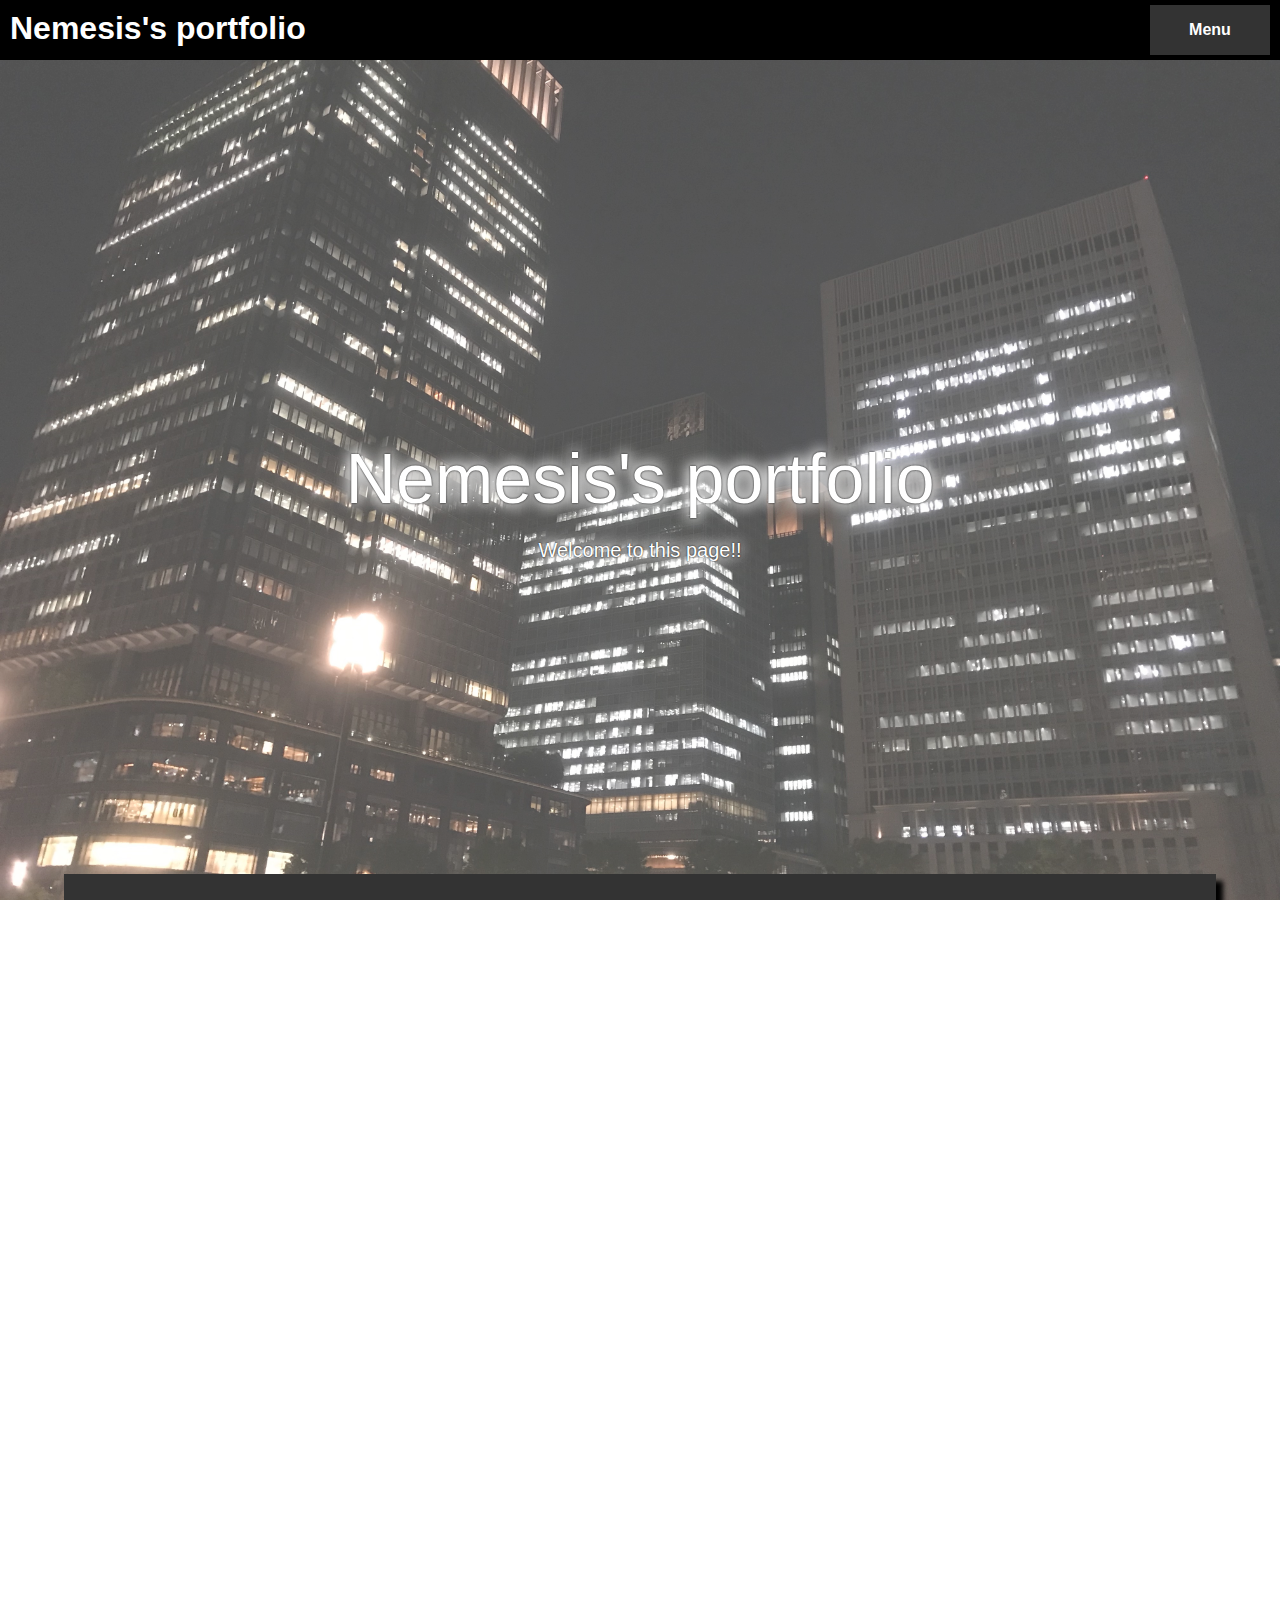
==== docs/index.html @ 1b52fc98 "更新" ====
<!DOCTYPE html>
<html>
    <head>
        <meta http-equiv="X-UA-Compatible" content="IE=edge">
        <title>Nemesis's Portfolio</title>
        <meta charset="UTF-8">
        <meta name="description" content="Nemesisのポートフォリオのプロフィールのページです。">
        <meta name="author" content="Nemesis">
        <meta name="viewport" content="width=device-width">
        <script type="text/javascript" src="https://ajax.googleapis.com/ajax/libs/jquery/1.9.1/jquery.min.js"></script>
        <script type="text/javascript" src="style.js"></script>
        <link rel="stylesheet" href="style.css">
        <link rel="shortcut icon" href="images/logo.png">
    </head>
    <body>
        <div class="header">
            <h1>Nemesis's portfolio</h1>
            <div class="headerMenu">
                <p>Menu</p>
                <ul>
                    <a href="index.html"><li>Profile</li></a>
                    <a href="fabrication.html"><li>Fabrications</li></a>
                    <a href="https://twitter.com/nemesis62543"><li>Twitter</li></a>
                    <a href="https://www.instagram.com/cola62543/"><li>Instagram</li></a>
                </ul>
            </div>
        </div>
        <div class="textLogo">
            <div class="textMain">
                Nemesis's portfolio
                <p class="textSub">Welcome to this page!!</p>
            </div>
        </div>
        <div class="contents">
            <p class="contentsHeader">Profile</p>
            <div class="profile">
                <img src="images/IMG_2788.png">
                <div>
                    <p class="name">Nemesis</p>
                    <p>
                        2003年10月13日、この世に爆誕。現在、17才。高校2年生。
                        <br>趣味の絵やプログラミングや筋トレやゲームやPokemonGOなどしながら、ゲームの大会などに作品を応募するなどしています。
                        <br>発想力に関しては誰にも負けないと自負できるぐらいには自信があり、この発想力を活かし、周りとは一味違う変わった絵を描いたりデザインをしたりゲームを作ったりなどしています。
                        <br>学校での二つ名は「狂人」です。人狼などで役職をCOすると真っ先に疑われそうで怖いです。
                        <br>ちなみに画像は僕です。マグロのコスプレをしています。
                    </p>
                </div>
            </div>
            <div class="skills">
                <p class="contentsHeader">Skills</p>
                <p>
                    プログラミングに関しては<span>Java</span>、<span>C#</span>、<span>Flutter</span>、<span>HTML</span>、<span>CSS</span>、<span>JS</span>など、
                    おもにオブジェクト指向を中心とした言語を得意としています。
                    <br><span>IntelliJ</span>や<span>VScode</span>、<span>AndroidStudio</span>、<span>SublimeText</span>などのエディタも扱えます。
                    <br>さらに、「<span>Minecraft</span>」や「<span>MagicaVoxel</span>」による作品制作ができたり、イラストが描けたりもします。このページで使われてるイラストやらは大体自分の作品。
                </p>
            </div>
            <div class="history">
                <p class="contentsHeader">History</p>
                <h3>2020年</h3>
                <ul>
                    <li>2019年11月から制作していた2Dシューティングゲームが1月に完成。RPGアツマールにて<span>「Ultimate Kettle ~究極のやかん~」</span>という題名で公開する。</li>
                    <li>2月26日,3月11日に株式会社ビヨンドが行った「<span>オープン型オンラインゲーム会社説明会</span>」にて使用されたワールド及び案内役のスキンを制作。</li>
                    <li>6月からUnityによる2Dホラーゲームを制作開始。8月29日に完成し、「夢」というタイトルでUnityインターハイに応募。現在結果待ち。</li>
                </ul>
                <h3>2019年</h3>
                <ul>
                    <li>12月1日に「<span>GDG DevFest Kobe 2019</span>」にて発表を行う。
                    <li>11月からUnityで2Dシューティングゲームを制作開始。</li>
                    <li>2019年4月からMinecraftのプラグイン「だるまさんがころんだ」とこのポートフォリオの制作を始め、９月に完成。</li>
                </ul>
                <h3>2003年~</h3>
                <ul>
                    <li>14才の時にパソコンをWindowsからMacに変える。その後、<span>PCNプロコン2017夏の大会に出場</span>し、2017年10月1日、<span>最優秀賞を受賞</span>する。</li>
                    <li>12才の時に学校の帰り道でパンフレットを受け取ったのをきっかけに<span>プログラミングスクール</span>へ通い始める。</li>
                    <li>11才の時に先生の話を聞いていなかったせいで夏休みの宿題の絵を提出する場所がどこかわからず、先生に聞けばよかったものをわからないまま提出した結果、そのまま神戸市の絵のコンクールに作品を応募し<span>銀賞</span>を受賞する。ついでに「人の話は聞く必要のあるものとないものがある」という教訓を得る。これをきっかけに自分に自信が持てるようになる。</li>
                    <li>10才でパソコンを触り始める。人生初のパソコンはWindows。</li>
                    <li>3才の時に<span>コーラを飲み、「最高！」と叫ぶ</span>。おそらくこの頃から絵を描き始めたことを示す絵が発見される(現在行方不明)。</li>
                    <li>2003年10月13日、<span>爆誕する</span>。</li>
                </ul>
                <div class="notes">
                    ※一部敬称略
                </div>
            </div>
        </div>
        <div class="footer">
            <h3>外部リンク</h3>                        
            <a href="https://twitter.com/nemesis62543"><img src="images/Twitter_Logo_WhiteOnBlue.png" alt="Twitterのアイコンさ。その先には俺のアカウントがある。"></a>
            <a href="https://www.instagram.com/cola62543/"><img src="images/IG_Glyph_Fill 13-57-03-082.png" alt="Instagramのアイコンさ。その先には俺のアカウントがある。"></a>
            <p class="copyRight">© 2019 Nemesis Inc.</p>
        </div>
    </body>
</html>
---- docs/style.css ----
html{
    height: 100%;
    overflow: hidden;
}

body {
    background-image: url(images/IMG_2180.jpeg);
    background-color:rgba(255,255,255,0.3);
    background-blend-mode:lighten;  
    background-position: center center;
    background-repeat: no-repeat;
    background-attachment: fixed;
    background-size: cover;
    position: absolute;
    top: 0;
    left: 0;
    right: 0;
    bottom: 0;
    overflow: auto;
    margin: 0;
    padding: 0;
    color: white;
    font-family:-apple-system, blinkMacSystemFont, 'Helvetica Neue', 'Segoe UI', YuGothicM, YuGothic, Meiryo,Windows, sans-serif;
}

a{
    color: white;
    text-decoration: none;
    cursor :pointer;
}

a:visited{
    color: white;
}

.header{
    display: flex;
    justify-content: space-between;
    z-index:1;
    background-color:black;
    height:60px;  
    position: fixed;
    width:100%;
}
.header h1{
    margin:10px;
}

.headerMenu{
    margin: 10px;
    margin-top:-11.5px;
}

.headerMenu p{
    line-height: 30px;
    font-weight: bold;
    width: 100px;
    height: 30px;
    text-align: center;
    transition: 0.5s ease;
    display: block;
    padding: 10px;
    background : #333;
    cursor :pointer;
    margin-bottom: 0;
}

.headerMenu p:hover{
    transition: 0.5s ease;
    background : #6b6b6b;
}

.headerMenu ul{
    margin-top: 0;
    display: none;
    list-style: none;
    padding: 0;
    box-shadow: 7px 7px 5px black;
}

.headerMenu li{
    width: 100px;
    font-weight: bold;
    text-align: center;
    height: 30px;
    line-height: 30px;
    padding: 10px;
    background-color: #333;
}

.headerMenu li:hover{
    transition: 0.5s ease;
    color:#282828;
    background-color: lightgreen;
}

.textLogo{
    display: table;
    width: 100%;
    text-shadow: black 0 0 2px ,white 0 0 15px,white 0 0 15px;
    margin-top: 210px;
    height: 600px;
}

.textMain{
    display: table-cell;
    vertical-align: middle;
    text-align: center;
    font-size:70px;
}

.textSub{
    text-align: center;
    font-size: 20px;
}

.contents{
    background-color:#333;
    margin: 5%;
    padding: 1%;
    box-shadow: 7px 7px 5px black;
}

.contentsHeader{
    text-align: center;
    font-weight: bold;
    font-size: 50px;
    margin-bottom: 0;
    border-bottom:solid 3px #838383;
}

.profile{
    width: 100%;
    margin:0;
    display: flex;
}

.profile img{
    height: 200px;
    margin:20px;
}

.name{
    font-weight: bold;
    font-size: 30px;
    margin-bottom: 10px;
}

span{
    font-weight: bold;
    color: lightgreen;
}

.fabrication{
    width: 100%;
    margin:0;
    display: flex;
}

.fabrication img{
    height: 180px;
    width: 300px;
    margin:15px;
}

.fabrication iframe{
    height: 180px;
    width: 300px;
    margin:15px;
}

.notes {
    color: #838383;
}

.footer{
    z-index:1;
    padding-left:20px;
    background-color: black;
    display: flex;
    justify-content: space-between;
    align-items: flex-end;
}

.footer h3{
    padding:10px;
    margin: 0;
}

.copyRight{
    color: #838383;
}

.footer img{
    margin-right:15px;
    border-radius: 10px;
    height:50px;
    width: 50px;
    background-color: #333;
}

@media screen and (max-width: 480px) {
    .header{
        height:45px;  
    }

    .header h1{
        margin:5px;
        margin-top:10px;
        font-size:20px;
    }
    
    .headerMenu{
        margin: 5px;
        margin-top:-11.5px;
    }

    .headerMenu p{
        line-height: 15px;
        width: 80px;
        height: 15px;
    }

    .headerMenu li{
        width: 80px;
        font-size:14px;
        height: 15px;
        line-height: 15px;
    }

    .textLogo{
        margin-top: 100px;
        height: 600px;
    }

    .textMain{
        font-size:35px;
    }
    
    .textSub{
        font-size: 15px;
    }

    .contentsHeader{
        font-size: 35px;
        margin-bottom: 0;
        margin-top:10px;
    }

    .profile{
        align-items: flex-start;
        flex-direction: column;
    }

    .profile img{
        margin:10px auto;
    }

    .name{
        font-weight: bold;
        font-size: 25px;
        margin:0;
    }

    .fabrication{
        align-items: flex-start;
        flex-direction: column;
    }

    .fabrication img{
        margin:10px auto;
    }

    .fabrication iframe{
        margin:10px auto;
    }

    .footer{
        padding:10px;
        padding-top: 0;
    }

    .linkImage{
        display: flex;
        justify-content: space-between;
    }

    .footer .links{
        display: flex;
        align-items: flex-start;
        flex-direction: column;
    }
}
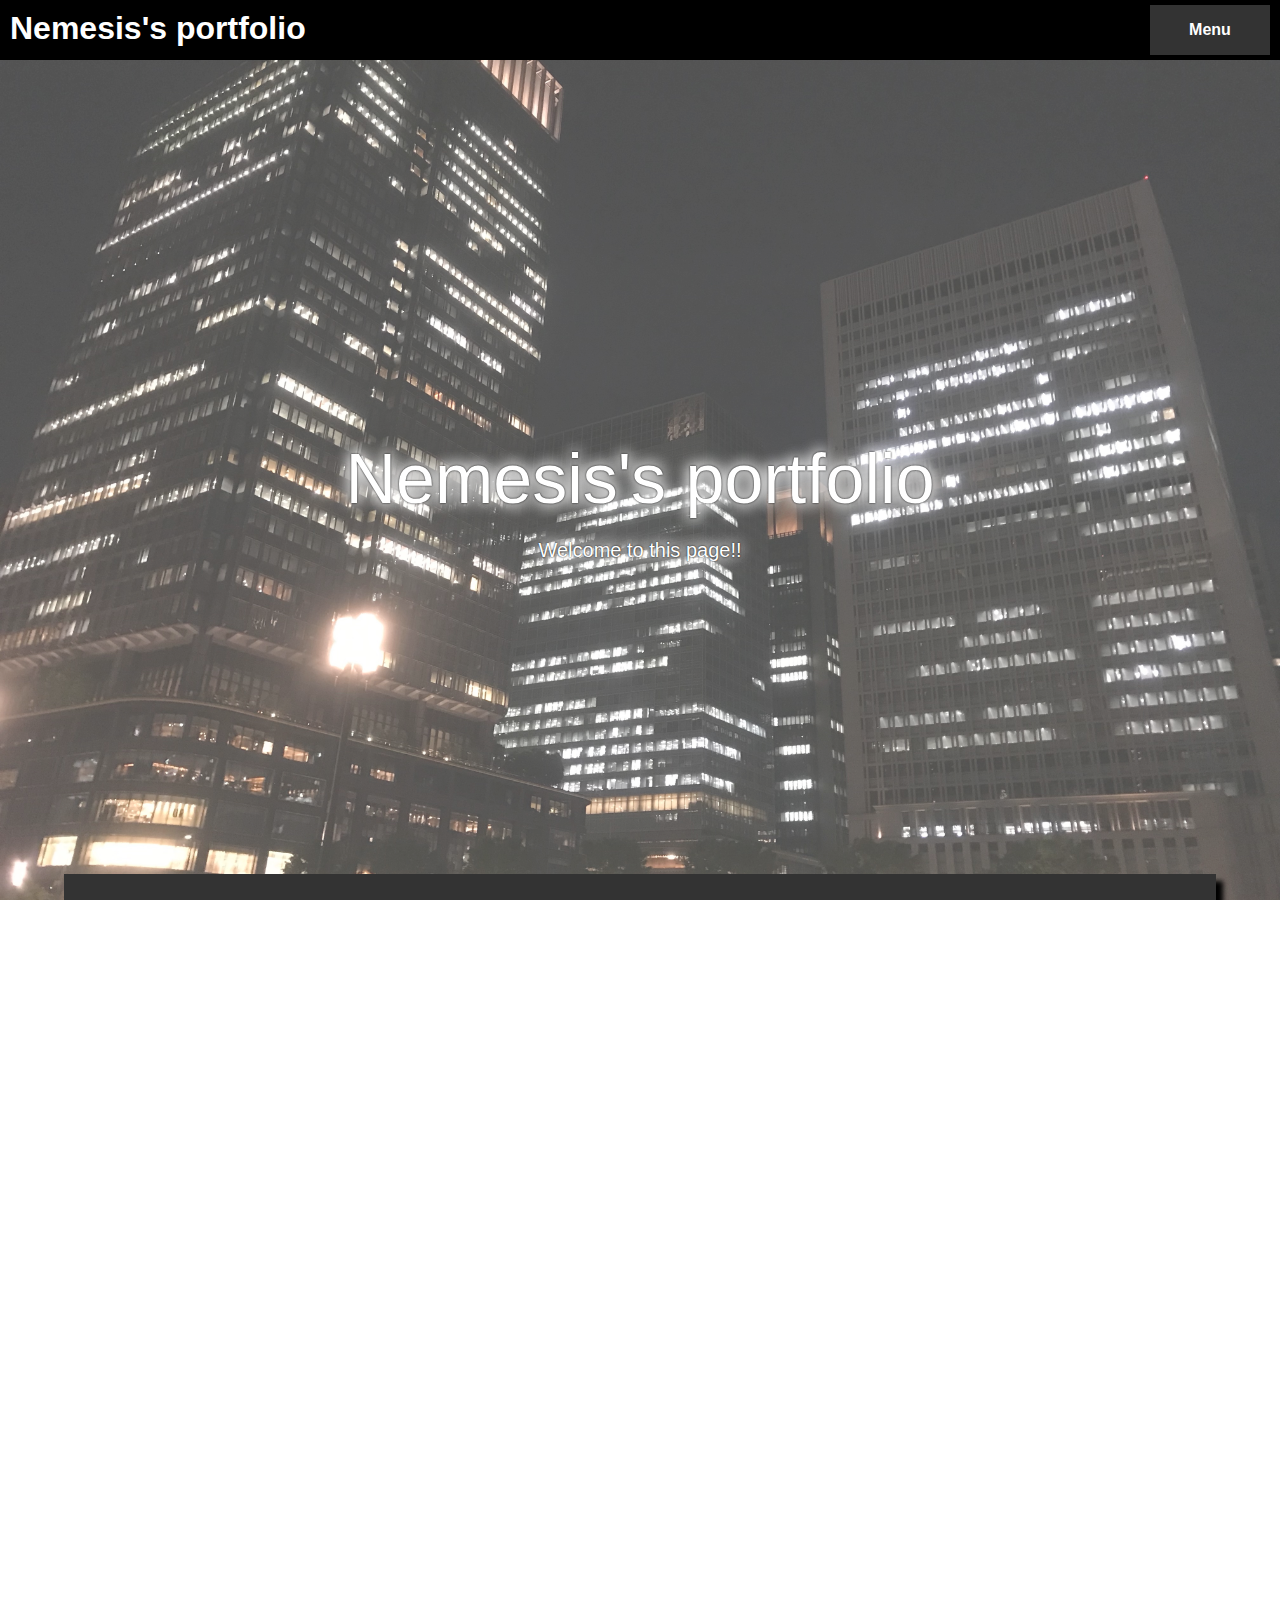
==== commit dd92fe84: "更新" ====
--- a/docs/index.html
+++ b/docs/index.html
@@ -84,9 +84,13 @@
             </div>
         </div>
         <div class="footer">
-            <h3>外部リンク</h3>                        
-            <a href="https://twitter.com/nemesis62543"><img src="images/Twitter_Logo_WhiteOnBlue.png" alt="Twitterのアイコンさ。その先には俺のアカウントがある。"></a>
-            <a href="https://www.instagram.com/cola62543/"><img src="images/IG_Glyph_Fill 13-57-03-082.png" alt="Instagramのアイコンさ。その先には俺のアカウントがある。"></a>
+            <div class="links">
+                <h3>外部リンク</h3>
+                <div class="linkImage">                        
+                    <a href="https://twitter.com/nemesis62543"><img src="images/Twitter_Logo_WhiteOnBlue.png" alt="Twitterのアイコンさ。その先には俺のアカウントがある。"></a>
+                    <a href="https://www.instagram.com/cola62543/"><img src="images/IG_Glyph_Fill 13-57-03-082.png" alt="Instagramのアイコンさ。その先には俺のアカウントがある。"></a>
+                </div>
+            </div>
             <p class="copyRight">© 2019 Nemesis Inc.</p>
         </div>
     </body>
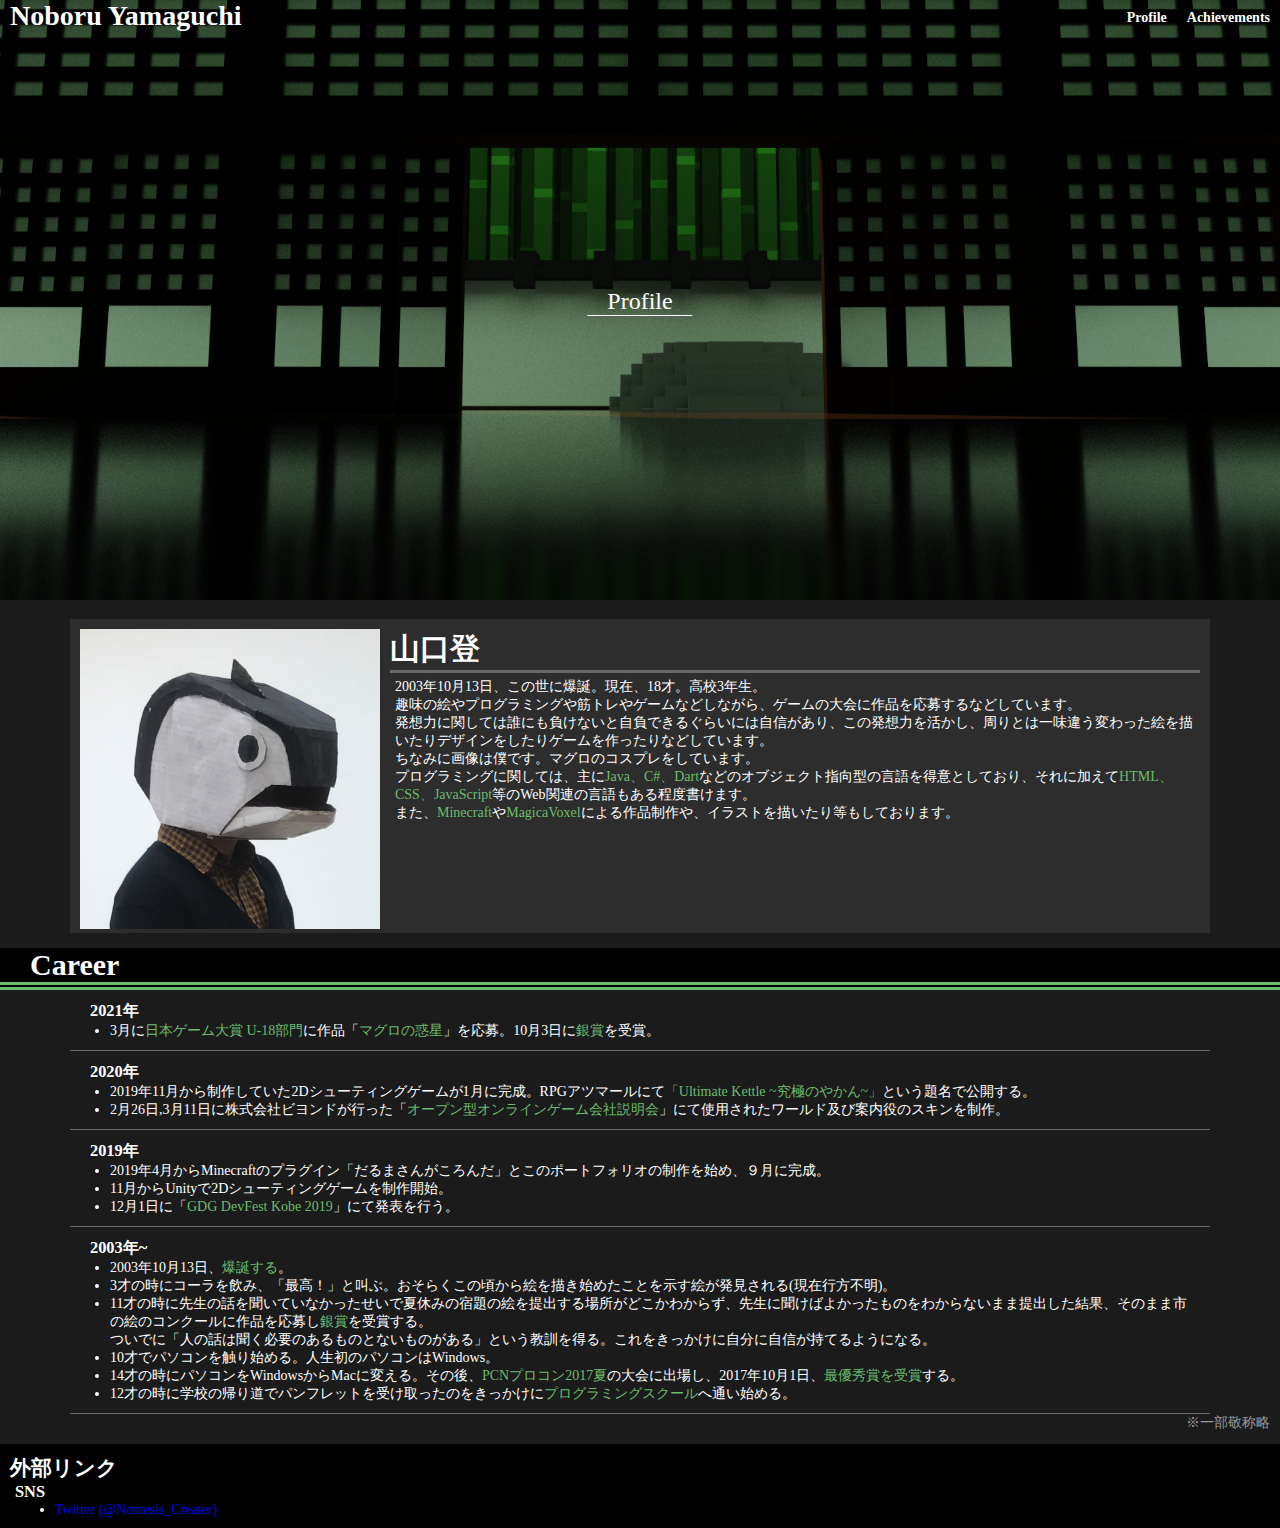
==== commit 4304b45a: "Add files via upload" ====
--- a/docs/index.html
+++ b/docs/index.html
@@ -1,97 +1,131 @@
 <!DOCTYPE html>
 <html>
-    <head>
-        <meta http-equiv="X-UA-Compatible" content="IE=edge">
-        <title>Nemesis's Portfolio</title>
-        <meta charset="UTF-8">
-        <meta name="description" content="Nemesisのポートフォリオのプロフィールのページです。">
-        <meta name="author" content="Nemesis">
-        <meta name="viewport" content="width=device-width">
-        <script type="text/javascript" src="https://ajax.googleapis.com/ajax/libs/jquery/1.9.1/jquery.min.js"></script>
-        <script type="text/javascript" src="style.js"></script>
-        <link rel="stylesheet" href="style.css">
-        <link rel="shortcut icon" href="images/logo.png">
-    </head>
-    <body>
-        <div class="header">
-            <h1>Nemesis's portfolio</h1>
-            <div class="headerMenu">
-                <p>Menu</p>
+
+<head>
+    <meta http-equiv="X-UA-Compatible" content="IE=edge">
+    <title>Nemesis's Portfolio</title>
+    <meta charset="UTF-8">
+    <meta name="description" content="Nemesisのポートフォリオのプロフィールのページです。">
+    <meta name="author" content="Nemesis">
+    <meta name="viewport" content="width=device-width">
+    <script type="text/javascript" src="https://ajax.googleapis.com/ajax/libs/jquery/1.9.1/jquery.min.js"></script>
+    <script type="text/javascript" src="style.js"></script>
+    <link rel="stylesheet" href="style.css">
+    <link rel="shortcut icon" href="images/logo.png">
+</head>
+
+<body>
+
+    <div class="header">
+
+        <div class="header_text">
+            <h1>
+                Noboru Yamaguchi
+            </h1>
+        </div>
+
+        <div class="header_contents">
+            <div class="menu_contents">
+                <p>
+                    <a href="index.html">Profile</a>
+                </p>
+            </div>
+            <div class="menu_contents">
+                <p>
+                    <a href="Achievements.html">Achievements</a>
+                </p>
+            </div>
+        </div>
+
+        <div class="title">
+            <p>Profile</p>
+        </div>
+
+        <img src="images/Photo_Bamboo.png" alt="いい感じの画像">
+
+    </div>
+
+    <div class="main">
+        <div class="profile">
+            <ul class=profile_contents_parent>
+                <li><img class="profile_img" src="images/tuna.png" alt="自分の写真"></li>
+
+                <li>
+                    <div class="profile_text">
+                        <h2>山口登</h2>
+                        <p>
+                            2003年10月13日、この世に爆誕。現在、18才。高校3年生。
+                            <br>趣味の絵やプログラミングや筋トレやゲームなどしながら、ゲームの大会に作品を応募するなどしています。
+                            <br>発想力に関しては誰にも負けないと自負できるぐらいには自信があり、この発想力を活かし、周りとは一味違う変わった絵を描いたりデザインをしたりゲームを作ったりなどしています。
+                            <br>ちなみに画像は僕です。マグロのコスプレをしています。
+                            <br>プログラミングに関しては、主に<span>Java、C#、Dart</span>などのオブジェクト指向型の言語を得意としており、それに加えて<span>HTML、CSS、JavaScript</span>等のWeb関連の言語もある程度書けます。
+                            <br>また、<span>Minecraft</span>や<span>MagicaVoxel</span>による作品制作や、イラストを描いたり等もしております。
+                        </p>
+                    </div>
+                </li>
+            </ul>
+        </div>
+
+        <div class="career">
+            <div class="contents_title">
+                <h2>Career</h2>
+            </div>
+
+            <div class="career_contents">
+                <h3>2021年</h3>
                 <ul>
-                    <a href="index.html"><li>Profile</li></a>
-                    <a href="fabrication.html"><li>Fabrications</li></a>
-                    <a href="https://twitter.com/nemesis62543"><li>Twitter</li></a>
-                    <a href="https://www.instagram.com/cola62543/"><li>Instagram</li></a>
+                    <li>3月に<span>日本ゲーム大賞 U-18部門</span>に作品「<span>マグロの惑星</span>」を応募。10月3日に<span>銀賞</span>を受賞。</li>
+                </ul>
+            </div>
+
+            <div class="career_contents">
+                <h3>2020年</h3>
+                <ul>
+                    <li>2019年11月から制作していた2Dシューティングゲームが1月に完成。RPGアツマールにて<span>「Ultimate Kettle ~究極のやかん~」</span>という題名で公開する。
+                    </li>
+                    <li>2月26日,3月11日に株式会社ビヨンドが行った「<span>オープン型オンラインゲーム会社説明会</span>」にて使用されたワールド及び案内役のスキンを制作。</li>
+                </ul>
+            </div>
+
+            <div class="career_contents">
+                <h3>2019年</h3>
+                <ul>
+                    <li>2019年4月からMinecraftのプラグイン「だるまさんがころんだ」とこのポートフォリオの制作を始め、９月に完成。</li>
+                    <li>11月からUnityで2Dシューティングゲームを制作開始。</li>
+                    <li>12月1日に「<span>GDG DevFest Kobe 2019</span>」にて発表を行う。
+                </ul>
+            </div>
+
+            <div class="career_contents">
+                <h3>2003年~</h3>
+                <ul>
+                    <li>2003年10月13日、<span>爆誕する</span>。</li>
+                    <li>3才の時にコーラを飲み、「最高！」と叫ぶ。おそらくこの頃から絵を描き始めたことを示す絵が発見される(現在行方不明)。</li>
+                    <li>11才の時に先生の話を聞いていなかったせいで夏休みの宿題の絵を提出する場所がどこかわからず、先生に聞けばよかったものをわからないまま提出した結果、そのまま市の絵のコンクールに作品を応募し<span>銀賞</span>を受賞する。<br>ついでに「人の話は聞く必要のあるものとないものがある」という教訓を得る。これをきっかけに自分に自信が持てるようになる。
+                    </li>
+                    <li>10才でパソコンを触り始める。人生初のパソコンはWindows。</li>
+                    <li>14才の時にパソコンをWindowsからMacに変える。その後、<span>PCNプロコン2017夏</span>の大会に出場し、2017年10月1日、<span>最優秀賞を受賞</span>する。
+                    </li>
+                    <li>12才の時に学校の帰り道でパンフレットを受け取ったのをきっかけに<span>プログラミングスクール</span>へ通い始める。</li>
                 </ul>
             </div>
         </div>
-        <div class="textLogo">
-            <div class="textMain">
-                Nemesis's portfolio
-                <p class="textSub">Welcome to this page!!</p>
-            </div>
+
+        <div class="notes">
+            ※一部敬称略
         </div>
-        <div class="contents">
-            <p class="contentsHeader">Profile</p>
-            <div class="profile">
-                <img src="images/IMG_2788.png">
-                <div>
-                    <p class="name">Nemesis</p>
-                    <p>
-                        2003年10月13日、この世に爆誕。現在、17才。高校2年生。
-                        <br>趣味の絵やプログラミングや筋トレやゲームやPokemonGOなどしながら、ゲームの大会などに作品を応募するなどしています。
-                        <br>発想力に関しては誰にも負けないと自負できるぐらいには自信があり、この発想力を活かし、周りとは一味違う変わった絵を描いたりデザインをしたりゲームを作ったりなどしています。
-                        <br>学校での二つ名は「狂人」です。人狼などで役職をCOすると真っ先に疑われそうで怖いです。
-                        <br>ちなみに画像は僕です。マグロのコスプレをしています。
-                    </p>
-                </div>
-            </div>
-            <div class="skills">
-                <p class="contentsHeader">Skills</p>
-                <p>
-                    プログラミングに関しては<span>Java</span>、<span>C#</span>、<span>Flutter</span>、<span>HTML</span>、<span>CSS</span>、<span>JS</span>など、
-                    おもにオブジェクト指向を中心とした言語を得意としています。
-                    <br><span>IntelliJ</span>や<span>VScode</span>、<span>AndroidStudio</span>、<span>SublimeText</span>などのエディタも扱えます。
-                    <br>さらに、「<span>Minecraft</span>」や「<span>MagicaVoxel</span>」による作品制作ができたり、イラストが描けたりもします。このページで使われてるイラストやらは大体自分の作品。
-                </p>
-            </div>
-            <div class="history">
-                <p class="contentsHeader">History</p>
-                <h3>2020年</h3>
-                <ul>
-                    <li>2019年11月から制作していた2Dシューティングゲームが1月に完成。RPGアツマールにて<span>「Ultimate Kettle ~究極のやかん~」</span>という題名で公開する。</li>
-                    <li>2月26日,3月11日に株式会社ビヨンドが行った「<span>オープン型オンラインゲーム会社説明会</span>」にて使用されたワールド及び案内役のスキンを制作。</li>
-                    <li>6月からUnityによる2Dホラーゲームを制作開始。8月29日に完成し、「夢」というタイトルでUnityインターハイに応募。現在結果待ち。</li>
-                </ul>
-                <h3>2019年</h3>
-                <ul>
-                    <li>12月1日に「<span>GDG DevFest Kobe 2019</span>」にて発表を行う。
-                    <li>11月からUnityで2Dシューティングゲームを制作開始。</li>
-                    <li>2019年4月からMinecraftのプラグイン「だるまさんがころんだ」とこのポートフォリオの制作を始め、９月に完成。</li>
-                </ul>
-                <h3>2003年~</h3>
-                <ul>
-                    <li>14才の時にパソコンをWindowsからMacに変える。その後、<span>PCNプロコン2017夏の大会に出場</span>し、2017年10月1日、<span>最優秀賞を受賞</span>する。</li>
-                    <li>12才の時に学校の帰り道でパンフレットを受け取ったのをきっかけに<span>プログラミングスクール</span>へ通い始める。</li>
-                    <li>11才の時に先生の話を聞いていなかったせいで夏休みの宿題の絵を提出する場所がどこかわからず、先生に聞けばよかったものをわからないまま提出した結果、そのまま神戸市の絵のコンクールに作品を応募し<span>銀賞</span>を受賞する。ついでに「人の話は聞く必要のあるものとないものがある」という教訓を得る。これをきっかけに自分に自信が持てるようになる。</li>
-                    <li>10才でパソコンを触り始める。人生初のパソコンはWindows。</li>
-                    <li>3才の時に<span>コーラを飲み、「最高！」と叫ぶ</span>。おそらくこの頃から絵を描き始めたことを示す絵が発見される(現在行方不明)。</li>
-                    <li>2003年10月13日、<span>爆誕する</span>。</li>
-                </ul>
-                <div class="notes">
-                    ※一部敬称略
-                </div>
-            </div>
+    </div>
+
+    <div class="footer">
+        <h2>外部リンク</h2>
+        <div class="SNS">
+            <h3>SNS</h3>
+            <ul>
+                <li><a href="https://twitter.com/Nemesis_Creater">Twitter (@Nemesis_Creater)</a></li>
+            </ul>
         </div>
-        <div class="footer">
-            <div class="links">
-                <h3>外部リンク</h3>
-                <div class="linkImage">                        
-                    <a href="https://twitter.com/nemesis62543"><img src="images/Twitter_Logo_WhiteOnBlue.png" alt="Twitterのアイコンさ。その先には俺のアカウントがある。"></a>
-                    <a href="https://www.instagram.com/cola62543/"><img src="images/IG_Glyph_Fill 13-57-03-082.png" alt="Instagramのアイコンさ。その先には俺のアカウントがある。"></a>
-                </div>
-            </div>
-            <p class="copyRight">© 2019 Nemesis Inc.</p>
-        </div>
-    </body>
+    </div>
+
+</body>
+
 </html>--- a/docs/style.css
+++ b/docs/style.css
@@ -1,293 +1,235 @@
-html{
-    height: 100%;
-    overflow: hidden;
-}
-
-body {
-    background-image: url(images/IMG_2180.jpeg);
-    background-color:rgba(255,255,255,0.3);
-    background-blend-mode:lighten;  
-    background-position: center center;
-    background-repeat: no-repeat;
-    background-attachment: fixed;
-    background-size: cover;
-    position: absolute;
-    top: 0;
-    left: 0;
-    right: 0;
-    bottom: 0;
-    overflow: auto;
-    margin: 0;
-    padding: 0;
-    color: white;
-    font-family:-apple-system, blinkMacSystemFont, 'Helvetica Neue', 'Segoe UI', YuGothicM, YuGothic, Meiryo,Windows, sans-serif;
-}
-
-a{
-    color: white;
-    text-decoration: none;
-    cursor :pointer;
-}
-
-a:visited{
-    color: white;
-}
-
-.header{
-    display: flex;
-    justify-content: space-between;
-    z-index:1;
-    background-color:black;
-    height:60px;  
-    position: fixed;
-    width:100%;
-}
-.header h1{
-    margin:10px;
-}
-
-.headerMenu{
-    margin: 10px;
-    margin-top:-11.5px;
-}
-
-.headerMenu p{
-    line-height: 30px;
-    font-weight: bold;
-    width: 100px;
-    height: 30px;
-    text-align: center;
-    transition: 0.5s ease;
-    display: block;
-    padding: 10px;
-    background : #333;
-    cursor :pointer;
-    margin-bottom: 0;
-}
-
-.headerMenu p:hover{
-    transition: 0.5s ease;
-    background : #6b6b6b;
-}
-
-.headerMenu ul{
-    margin-top: 0;
-    display: none;
-    list-style: none;
-    padding: 0;
-    box-shadow: 7px 7px 5px black;
-}
-
-.headerMenu li{
-    width: 100px;
-    font-weight: bold;
-    text-align: center;
-    height: 30px;
-    line-height: 30px;
-    padding: 10px;
-    background-color: #333;
-}
-
-.headerMenu li:hover{
-    transition: 0.5s ease;
-    color:#282828;
-    background-color: lightgreen;
-}
-
-.textLogo{
-    display: table;
-    width: 100%;
-    text-shadow: black 0 0 2px ,white 0 0 15px,white 0 0 15px;
-    margin-top: 210px;
-    height: 600px;
-}
-
-.textMain{
-    display: table-cell;
-    vertical-align: middle;
-    text-align: center;
-    font-size:70px;
-}
-
-.textSub{
-    text-align: center;
-    font-size: 20px;
-}
-
-.contents{
-    background-color:#333;
-    margin: 5%;
-    padding: 1%;
-    box-shadow: 7px 7px 5px black;
-}
-
-.contentsHeader{
-    text-align: center;
-    font-weight: bold;
-    font-size: 50px;
-    margin-bottom: 0;
-    border-bottom:solid 3px #838383;
-}
-
-.profile{
-    width: 100%;
-    margin:0;
-    display: flex;
-}
-
-.profile img{
-    height: 200px;
-    margin:20px;
-}
-
-.name{
-    font-weight: bold;
-    font-size: 30px;
-    margin-bottom: 10px;
-}
-
-span{
-    font-weight: bold;
-    color: lightgreen;
-}
-
-.fabrication{
-    width: 100%;
-    margin:0;
-    display: flex;
-}
-
-.fabrication img{
-    height: 180px;
-    width: 300px;
-    margin:15px;
-}
-
-.fabrication iframe{
-    height: 180px;
-    width: 300px;
-    margin:15px;
-}
-
-.notes {
-    color: #838383;
-}
-
-.footer{
-    z-index:1;
-    padding-left:20px;
-    background-color: black;
-    display: flex;
-    justify-content: space-between;
-    align-items: flex-end;
-}
-
-.footer h3{
-    padding:10px;
-    margin: 0;
-}
-
-.copyRight{
-    color: #838383;
-}
-
-.footer img{
-    margin-right:15px;
-    border-radius: 10px;
-    height:50px;
-    width: 50px;
-    background-color: #333;
-}
-
-@media screen and (max-width: 480px) {
-    .header{
-        height:45px;  
-    }
-
-    .header h1{
-        margin:5px;
-        margin-top:10px;
-        font-size:20px;
-    }
-    
-    .headerMenu{
-        margin: 5px;
-        margin-top:-11.5px;
-    }
-
-    .headerMenu p{
-        line-height: 15px;
-        width: 80px;
-        height: 15px;
-    }
-
-    .headerMenu li{
-        width: 80px;
-        font-size:14px;
-        height: 15px;
-        line-height: 15px;
-    }
-
-    .textLogo{
-        margin-top: 100px;
-        height: 600px;
-    }
-
-    .textMain{
-        font-size:35px;
-    }
-    
-    .textSub{
-        font-size: 15px;
-    }
-
-    .contentsHeader{
-        font-size: 35px;
-        margin-bottom: 0;
-        margin-top:10px;
-    }
-
-    .profile{
-        align-items: flex-start;
-        flex-direction: column;
-    }
-
-    .profile img{
-        margin:10px auto;
-    }
-
-    .name{
-        font-weight: bold;
-        font-size: 25px;
-        margin:0;
-    }
-
-    .fabrication{
-        align-items: flex-start;
-        flex-direction: column;
-    }
-
-    .fabrication img{
-        margin:10px auto;
-    }
-
-    .fabrication iframe{
-        margin:10px auto;
-    }
-
-    .footer{
-        padding:10px;
-        padding-top: 0;
-    }
-
-    .linkImage{
-        display: flex;
-        justify-content: space-between;
-    }
-
-    .footer .links{
-        display: flex;
-        align-items: flex-start;
-        flex-direction: column;
-    }
-}+html{
+    font-size: 14px;
+    color: #FFF;
+    height: 100%;
+    font-family:serif;
+    background-color: rgb(27, 27, 27);
+}
+
+body{
+    margin: 0;
+    padding: 0;
+}
+
+a{
+    text-decoration: none;
+}
+
+a:visited{
+    color: white;
+}
+
+a:hover{
+    color: rgb(107, 188, 110);
+}
+
+h2{
+    margin-top: 0%;
+    margin-bottom: 0%;
+}
+
+h3{
+    margin-top: 0%;
+    margin-bottom: 0%;
+}
+
+p{
+    margin-top: 0%;
+    margin-bottom: 0%;
+}
+
+/*以下ヘッダーのCSS*/
+
+    .header{
+        position: relative;
+    }
+
+    .header img{
+        width: 100%;
+        height: 600px;
+        object-fit: cover;
+    }
+
+    .header_text{
+        left: 10px;
+        position: absolute;
+    }
+
+    .header_text h1{
+        margin: 0;
+    }
+
+    .header_contents{
+        right: 0;
+        position: absolute;
+        overflow: hidden;
+        width:fit-content;
+    }
+
+    .menu_contents{
+        padding: 5px;
+        float: left;
+    }
+
+    .menu_contents p{
+        padding: 5px;
+        font-weight: bold;
+        text-align: center;
+    }
+
+    .menu_contents a{
+        color: white;
+    }
+
+    .menu_contents a:hover{
+        color: rgb(107, 188, 110);
+    }
+
+    .title{
+        padding: 0 20px;
+        font-size: 24px;
+        top: 50%;
+        left: 50%;
+        transform: translate(-50%, -50%);
+        position: absolute;
+        text-align: center;
+        border-bottom: solid 1px white;
+    }
+
+/*以下メインコンテンツのCSS*/
+
+/*自己紹介文章*/
+    .profile{
+        padding-top: 10px;
+        margin:15px 70px;
+        width:fit-content;
+        background-color: rgb(45, 45, 45);
+    }
+
+    .profile .profile_contents_parent{
+        margin:0%;
+        padding-left: 10px;
+        display:flex;
+        list-style:none;
+    }
+
+    .profile img{
+        height: 300px;
+    }
+
+    .profile_text{
+        padding: 10px;
+        padding-top: 0%;
+        padding-bottom: 0%;
+    }
+
+    .profile span{
+        color: rgb(107, 188, 110);
+    }
+
+    .profile_text h2{
+        font-size: 30px;
+        border-bottom: solid rgb(103, 103, 103);
+    }
+
+    .profile_text p{
+        padding: 5px;
+        padding-bottom: 0%;
+    }
+
+/*キャリア*/
+    .career{
+        background-color: rgb(27, 27, 27);
+    }
+
+    .career h2{
+        padding-left: 30px;
+        font-size: 30px;
+        background-color: black;
+        border-bottom: double 8px rgb(107, 188, 110);
+    }
+
+    .career_contents{
+        margin: 0 70px;
+        padding: 10px 20px;
+        border-bottom: solid 1px rgb(103, 103, 103);
+    }
+
+    .career span{
+        color: rgb(107, 188, 110);
+    }
+
+    .career_contents ul{
+        margin: 0;
+        padding-left: 20px;
+    }
+
+    .notes{
+        padding-right: 10px;
+        float: right;
+        color: rgb(152, 152, 152);
+    }
+
+/*制作物*/
+    .Achievements_title{
+        margin-top: -7px;
+        padding-left: 30px;
+        font-size: 30px;
+        background-color: black;
+        border-bottom: double 8px rgb(107, 188, 110);
+    }  
+
+    .Achievements_contents_parent{
+        margin: 40px 100px;
+        background-color: rgb(45, 45, 45);
+    }
+    
+    .Achievements_contents{
+        margin: 0;
+        padding: 0;
+        display:flex;
+        flex-wrap: nowrap;
+        list-style:none;
+    }
+
+    .Achievements_contents h2{
+        font-size: 25px;
+        border-bottom: solid  rgb(103, 103, 103);
+    }
+
+    .Achievements_contents li{
+        width: 50%;
+    }
+
+    .Achievements_contents img{
+        width: 100%;
+        height: 100%;
+        object-fit: cover;
+    }
+
+    .Achievements_text{
+        padding: 20px;
+    }
+
+    .Achievements_text span{
+        color: rgb(107, 188, 110);
+    }
+
+/*フッター*/
+    .footer{
+        padding: 10px;
+        margin-top: 30px;
+        background-color: black;
+    }
+
+    .footer p{
+        padding-left: 10px;
+    }
+
+    .footer ul{
+        margin: 0;
+    }
+
+    .footer .SNS{
+        padding:0 5px;
+    }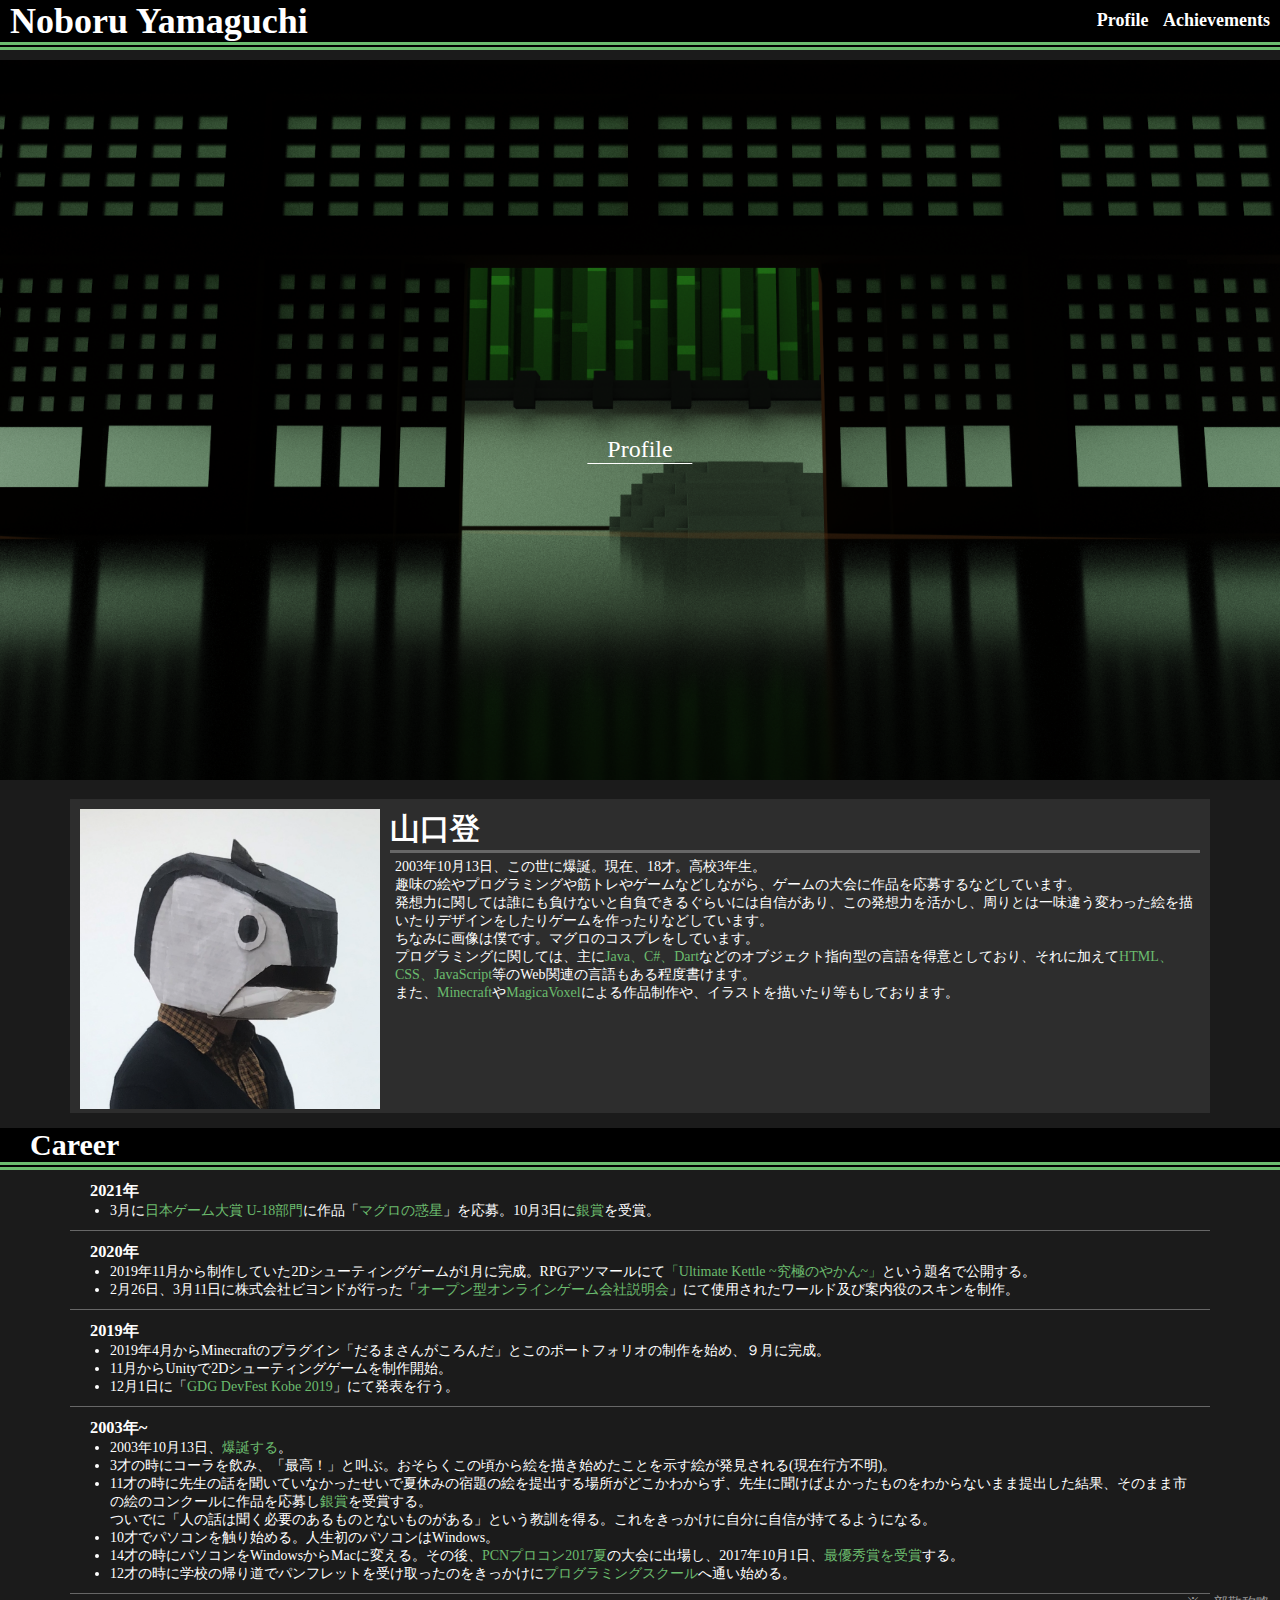
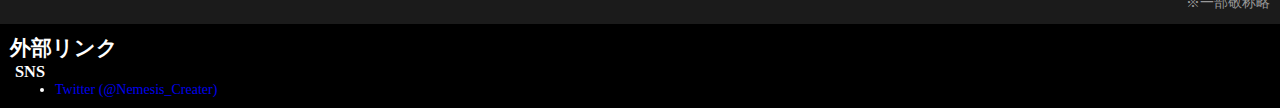
==== commit 24414785: "Add files via upload" ====
--- a/docs/index.html
+++ b/docs/index.html
@@ -3,9 +3,9 @@
 
 <head>
     <meta http-equiv="X-UA-Compatible" content="IE=edge">
-    <title>Nemesis's Portfolio</title>
+    <title>Noboru's Portfolio</title>
     <meta charset="UTF-8">
-    <meta name="description" content="Nemesisのポートフォリオのプロフィールのページです。">
+    <meta name="description" content="山口登のポートフォリオのプロフィールのページです。">
     <meta name="author" content="Nemesis">
     <meta name="viewport" content="width=device-width">
     <script type="text/javascript" src="https://ajax.googleapis.com/ajax/libs/jquery/1.9.1/jquery.min.js"></script>
@@ -18,31 +18,31 @@
 
     <div class="header">
 
-        <div class="header_text">
+        <div class="header_contents">
             <h1>
                 Noboru Yamaguchi
             </h1>
         </div>
 
         <div class="header_contents">
-            <div class="menu_contents">
-                <p>
+            <ul class="menu_contents">
+                <li><p>
                     <a href="index.html">Profile</a>
-                </p>
-            </div>
-            <div class="menu_contents">
-                <p>
+                </p></li>
+                <li><p>
                     <a href="Achievements.html">Achievements</a>
-                </p>
+                </p></li>
             </div>
         </div>
+
+    </div>
+
+    <div class="header_image">
+        <img src="images/Photo_Bamboo.png" alt="いい感じの画像">
 
         <div class="title">
             <p>Profile</p>
         </div>
-
-        <img src="images/Photo_Bamboo.png" alt="いい感じの画像">
-
     </div>
 
     <div class="main">
@@ -83,7 +83,7 @@
                 <ul>
                     <li>2019年11月から制作していた2Dシューティングゲームが1月に完成。RPGアツマールにて<span>「Ultimate Kettle ~究極のやかん~」</span>という題名で公開する。
                     </li>
-                    <li>2月26日,3月11日に株式会社ビヨンドが行った「<span>オープン型オンラインゲーム会社説明会</span>」にて使用されたワールド及び案内役のスキンを制作。</li>
+                    <li>2月26日、3月11日に株式会社ビヨンドが行った「<span>オープン型オンラインゲーム会社説明会</span>」にて使用されたワールド及び案内役のスキンを制作。</li>
                 </ul>
             </div>
 
--- a/docs/style.css
+++ b/docs/style.css
@@ -39,36 +39,34 @@
 }
 
 /*以下ヘッダーのCSS*/
-
     .header{
-        position: relative;
-    }
-
-    .header img{
-        width: 100%;
-        height: 600px;
-        object-fit: cover;
-    }
-
-    .header_text{
-        left: 10px;
-        position: absolute;
-    }
-
-    .header_text h1{
-        margin: 0;
+        width: 100%;
+        z-index: 10;
+        display: flex;
+        position: fixed;
+        background-color: black;
+        border-bottom: double 8px rgb(107, 188, 110);
     }
 
     .header_contents{
-        right: 0;
-        position: absolute;
-        overflow: hidden;
-        width:fit-content;
+        font-size: 18px;
+        width: 50%;
+    }
+
+    .header_contents h1{
+        margin: 0;
+        padding-left: 10px;
     }
 
     .menu_contents{
+        margin: 0;
         padding: 5px;
-        float: left;
+        float: right;
+    }
+    
+    .menu_contents li{
+        list-style: none;
+        display: inline-block;
     }
 
     .menu_contents p{
@@ -85,7 +83,7 @@
         color: rgb(107, 188, 110);
     }
 
-    .title{
+    .header_image .title{
         padding: 0 20px;
         font-size: 24px;
         top: 50%;
@@ -96,13 +94,19 @@
         border-bottom: solid 1px white;
     }
 
+    .header_image img{
+        margin-top: 60px;
+        width: 100%;
+        position: relative;
+        object-fit: cover;
+    }
+
 /*以下メインコンテンツのCSS*/
 
 /*自己紹介文章*/
     .profile{
         padding-top: 10px;
-        margin:15px 70px;
-        width:fit-content;
+        margin: 15px 70px;
         background-color: rgb(45, 45, 45);
     }
 
@@ -171,6 +175,16 @@
     }
 
 /*制作物*/
+
+    .Achievements ul{
+        padding: 0%;
+        margin: 0%;
+    }
+
+    .Achievements li{
+        list-style: none;
+    }
+
     .Achievements_title{
         margin-top: -7px;
         padding-left: 30px;
@@ -215,6 +229,16 @@
         color: rgb(107, 188, 110);
     }
 
+    .Achievements_link{
+        padding-top: 10px;
+        padding-left: 20px;
+    }
+
+    .Achievements_link li{
+        margin: 0;
+        width: 100%;
+    }
+
 /*フッター*/
     .footer{
         padding: 10px;
@@ -232,4 +256,99 @@
 
     .footer .SNS{
         padding:0 5px;
-    }+    }
+
+@media screen and (max-width: 1024px) {
+    .header_image .title{
+        font-size: 20px;
+        top: 20%;
+    }
+}
+
+@media screen and (max-width: 670px) {
+
+    html{
+        font-size: 12px;
+    }
+
+    /*以下ヘッダーのCSS*/
+
+    .header h1{
+        font-size: 18px;
+    }
+
+    .header_contents{
+        font-size: 14px;
+    }
+
+    .header_image .title{
+        font-size: 20px;
+        top: 25%;
+    }
+
+/*以下メインコンテンツのCSS*/
+
+/*自己紹介文章*/  
+
+    .profile{
+        padding-top: 10px;
+        margin: 15px 15px;
+    }
+
+    .profile .profile_contents_parent{
+        display: flex;
+        flex-direction: column;
+    }
+
+    .profile img{
+        height: 150px;
+    }
+
+    .profile_text h2{
+        font-size: 20px;
+    }
+
+/*キャリア*/
+
+    .career h2{
+        padding-left: 10px;
+        font-size: 20px;
+    }  
+    
+    .career_contents{
+        margin: 0 15px;
+        padding: 10px 20px;
+        border-bottom: solid 1px rgb(103, 103, 103);
+    }
+
+/*制作物*/
+    .Achievements_title{
+        padding-left: 10px;
+        font-size: 20px;
+    } 
+
+    .Achievements_contents_parent{
+        margin:10px;
+    }
+
+    .Achievements_contents{
+        flex-direction: column;
+    }
+
+    .Achievements_contents_parent .odd{
+        flex-direction: column-reverse;
+    }
+
+    .Achievements_contents h2{
+        font-size: 20px;
+        border-bottom: solid  rgb(103, 103, 103);
+    }
+
+    .Achievements_contents li{
+        width: 100%;
+    }
+
+    .Achievements_text{
+        padding: 10px;
+    }
+}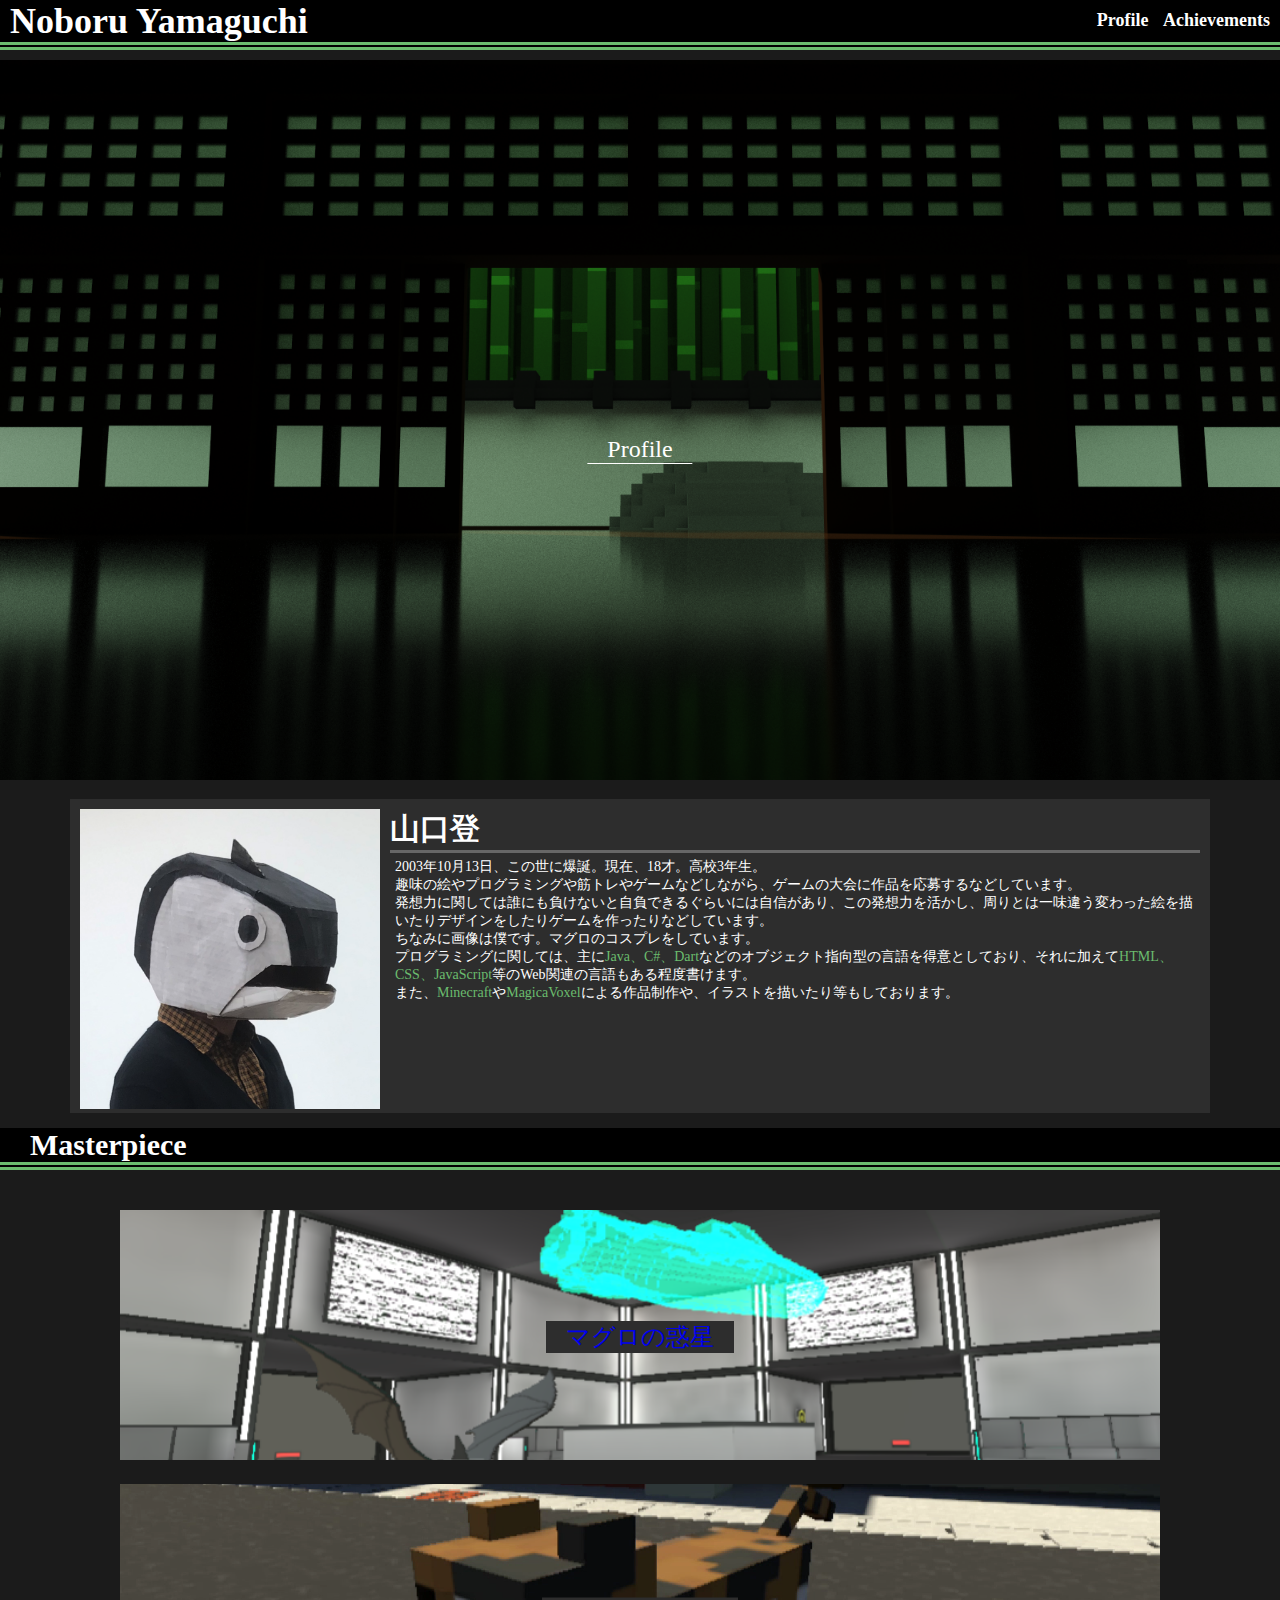
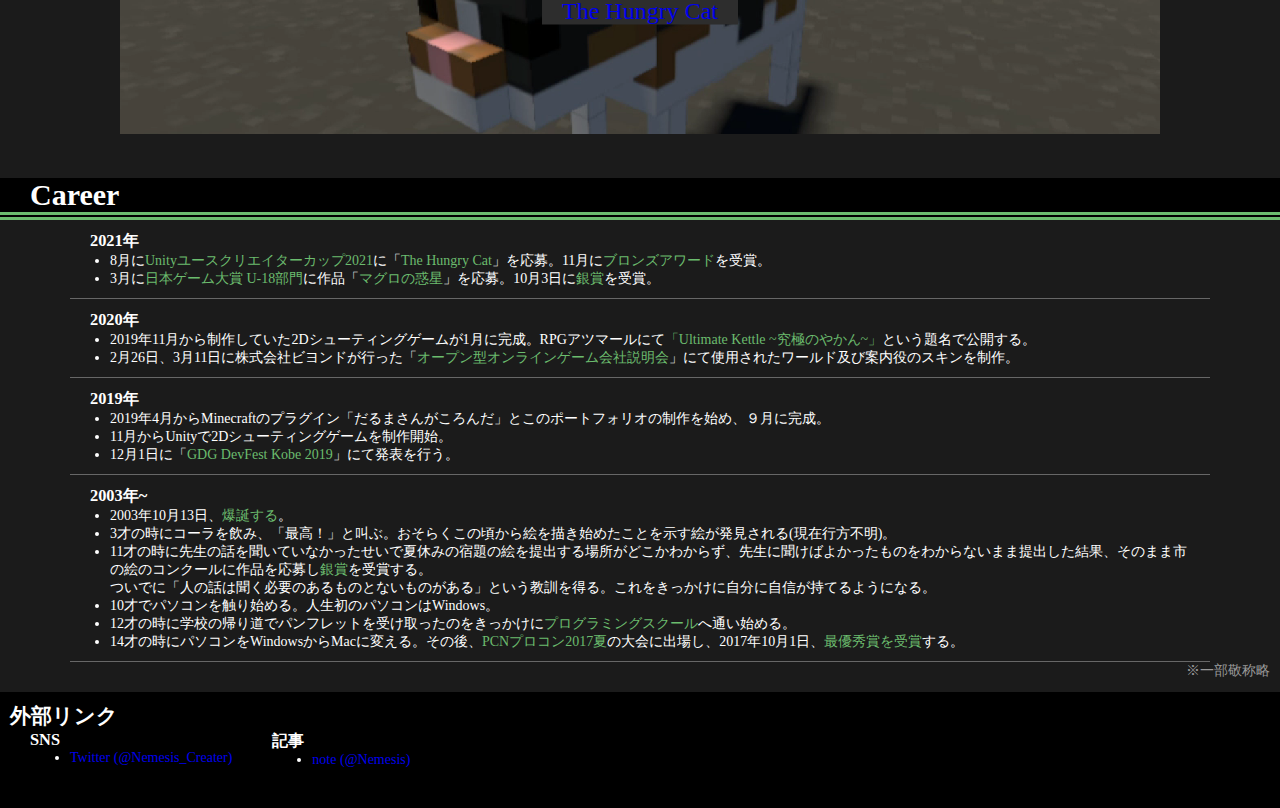
==== commit b7ee8e71: "Add files via upload" ====
--- a/docs/index.html
+++ b/docs/index.html
@@ -66,6 +66,30 @@
             </ul>
         </div>
 
+        <div class="mainContents">
+            <div class="contents_title">
+                <h2>Masterpiece</h2>
+            </div>
+
+            <div class="masterpiece_contents">
+                <div class="masterpiece">
+                    <a href="Achievements.html"><img src="images/TunaPla.png"></a>
+
+                    <a href="Achievements.html"><div class="masterpiece_name">
+                        <p>マグロの惑星</p>
+                    </div></a>
+                </div>
+
+                <div class="masterpiece">
+                    <a href="Achievements.html"><img src="images/Cat.png"></a>
+
+                    <a href="Achievements.html"><div class="masterpiece_name">
+                        <p>The Hungry Cat</p>
+                    </div></a>
+                </div>
+            </div>
+        </div>
+
         <div class="career">
             <div class="contents_title">
                 <h2>Career</h2>
@@ -74,6 +98,7 @@
             <div class="career_contents">
                 <h3>2021年</h3>
                 <ul>
+                    <li>8月に<span>Unityユースクリエイターカップ2021</span>に「<span>The Hungry Cat</span>」を応募。11月に<span>ブロンズアワード</span>を受賞。</li>
                     <li>3月に<span>日本ゲーム大賞 U-18部門</span>に作品「<span>マグロの惑星</span>」を応募。10月3日に<span>銀賞</span>を受賞。</li>
                 </ul>
             </div>
@@ -104,9 +129,8 @@
                     <li>11才の時に先生の話を聞いていなかったせいで夏休みの宿題の絵を提出する場所がどこかわからず、先生に聞けばよかったものをわからないまま提出した結果、そのまま市の絵のコンクールに作品を応募し<span>銀賞</span>を受賞する。<br>ついでに「人の話は聞く必要のあるものとないものがある」という教訓を得る。これをきっかけに自分に自信が持てるようになる。
                     </li>
                     <li>10才でパソコンを触り始める。人生初のパソコンはWindows。</li>
-                    <li>14才の時にパソコンをWindowsからMacに変える。その後、<span>PCNプロコン2017夏</span>の大会に出場し、2017年10月1日、<span>最優秀賞を受賞</span>する。
-                    </li>
                     <li>12才の時に学校の帰り道でパンフレットを受け取ったのをきっかけに<span>プログラミングスクール</span>へ通い始める。</li>
+                    <li>14才の時にパソコンをWindowsからMacに変える。その後、<span>PCNプロコン2017夏</span>の大会に出場し、2017年10月1日、<span>最優秀賞を受賞</span>する。</li>
                 </ul>
             </div>
         </div>
@@ -118,11 +142,21 @@
 
     <div class="footer">
         <h2>外部リンク</h2>
-        <div class="SNS">
-            <h3>SNS</h3>
-            <ul>
-                <li><a href="https://twitter.com/Nemesis_Creater">Twitter (@Nemesis_Creater)</a></li>
-            </ul>
+        <div class="links">
+            <div class="SNS">
+                <h3>SNS</h3>
+                <ul>
+                    <li><a href="https://twitter.com/Nemesis_Creater">Twitter (@Nemesis_Creater)</a></li>
+                </ul>
+            </div>
+
+            <div class="SNS">
+                <h3>記事</h3>
+
+                <ul>
+                    <li><a href="https://note.com/nemesis_creater">note (@Nemesis)</a></li>
+                </ul>
+            </div>
         </div>
     </div>
 
--- a/docs/style.css
+++ b/docs/style.css
@@ -141,6 +141,40 @@
         padding-bottom: 0%;
     }
 
+/*メインコンテンツ*/
+    .mainContents h2{
+        padding-left: 30px;
+        font-size: 30px;
+        background-color: black;
+        border-bottom: double 8px rgb(107, 188, 110);
+    }
+
+    .masterpiece_contents{
+        margin: 40px 100px;
+    }
+
+    .masterpiece{
+        margin: 20px;
+        position: relative;
+    }
+
+    .masterpiece_name{
+        padding: 0 20px;
+        font-size: 24px;
+        top: 50%;
+        left: 50%;
+        position: absolute;
+        text-align: center;
+        transform: translate(-50%, -50%);
+        background-color: rgb(45, 45, 45);
+    }
+
+    .masterpiece img{
+        height: 250px;
+        width: 100%;
+        object-fit: cover;
+    }
+
 /*キャリア*/
     .career{
         background-color: rgb(27, 27, 27);
@@ -255,7 +289,12 @@
     }
 
     .footer .SNS{
-        padding:0 5px;
+        padding:0 20px;
+    }
+
+    .footer .links{
+        display: flex;
+        padding-bottom: 30px;
     }
 
 @media screen and (max-width: 1024px) {
@@ -306,6 +345,25 @@
 
     .profile_text h2{
         font-size: 20px;
+    }
+
+/*メインコンテンツ*/
+    .mainContents h2{
+        padding-left: 10px;
+        font-size: 20px;
+    }
+
+    .masterpiece_contents{
+        margin: 15px;
+    }    
+
+    .masterpiece_name{
+        padding: 0 10px;
+        font-size: 18px;
+    }
+
+    .masterpiece img{
+        height: 120px;
     }
 
 /*キャリア*/
@@ -351,4 +409,9 @@
     .Achievements_text{
         padding: 10px;
     }
+
+/*フッター*/
+    .footer .SNS{
+        padding:0 10px;
+    }
 }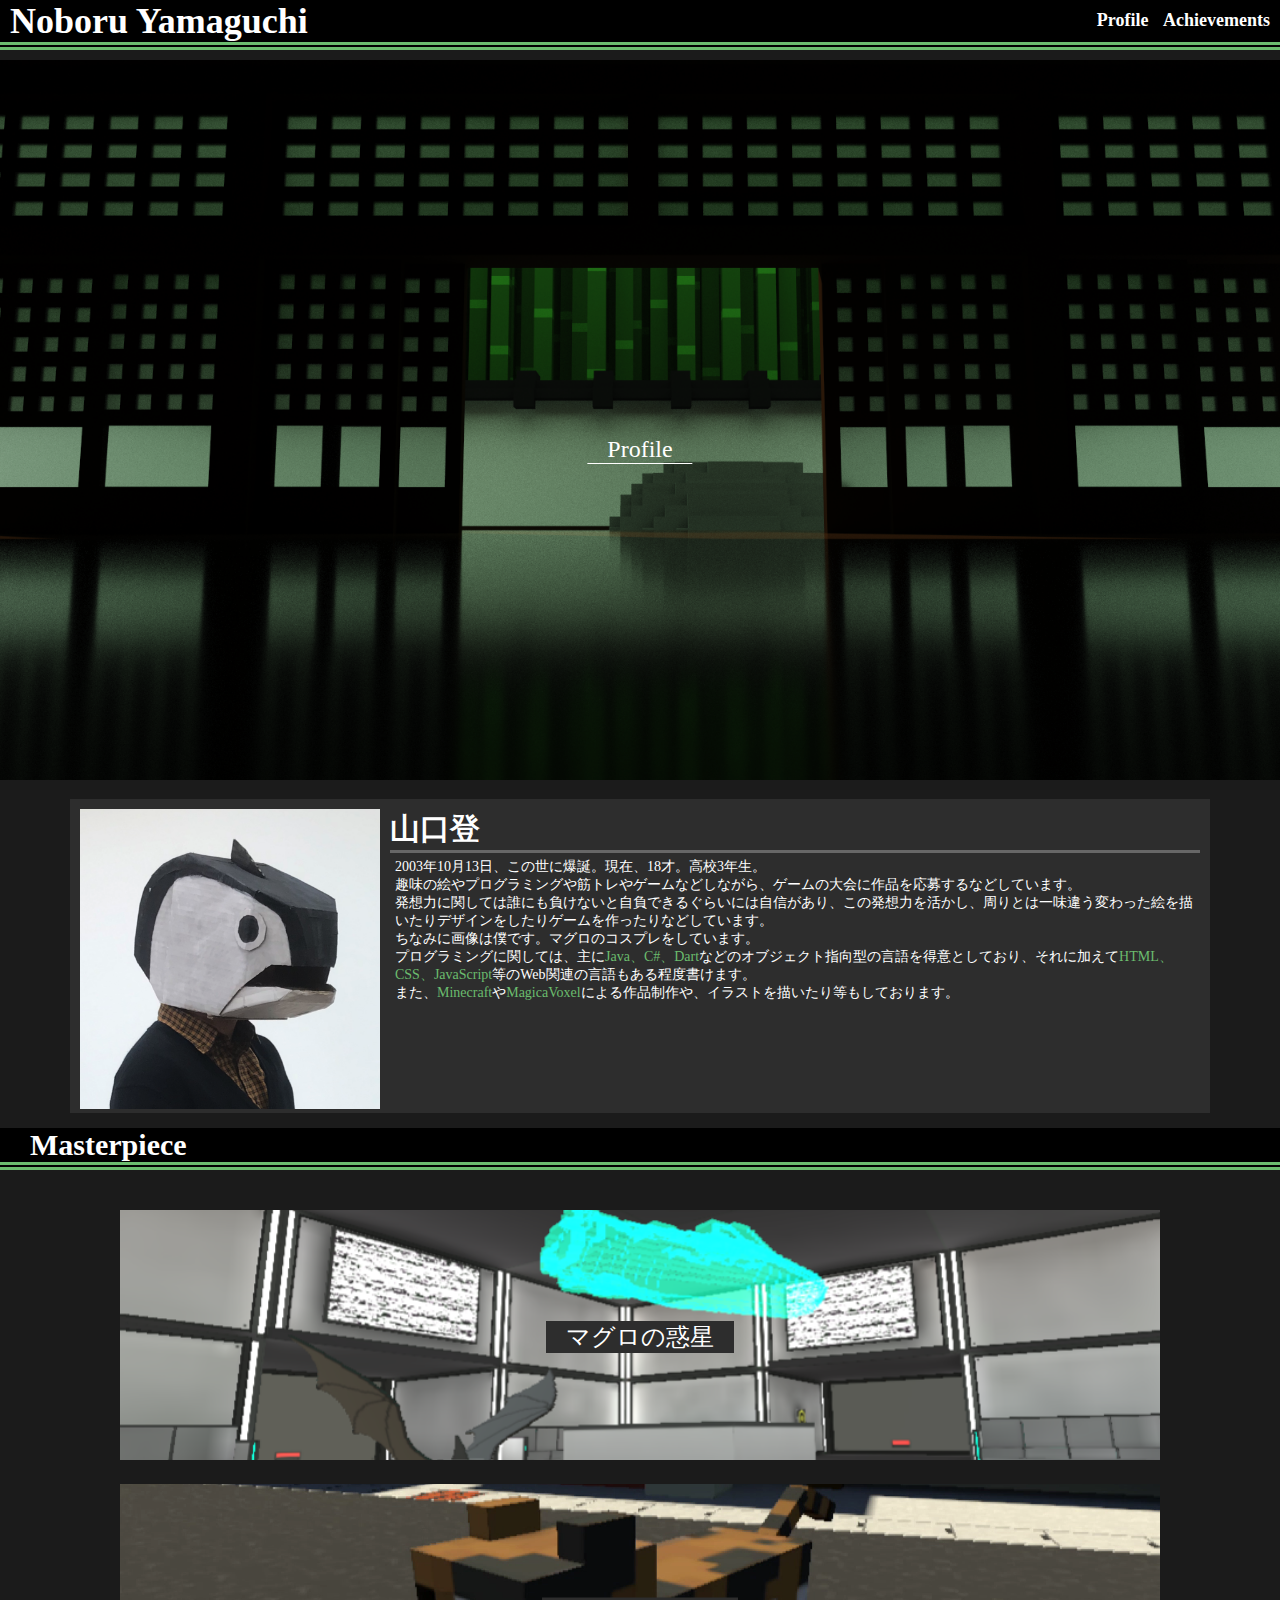
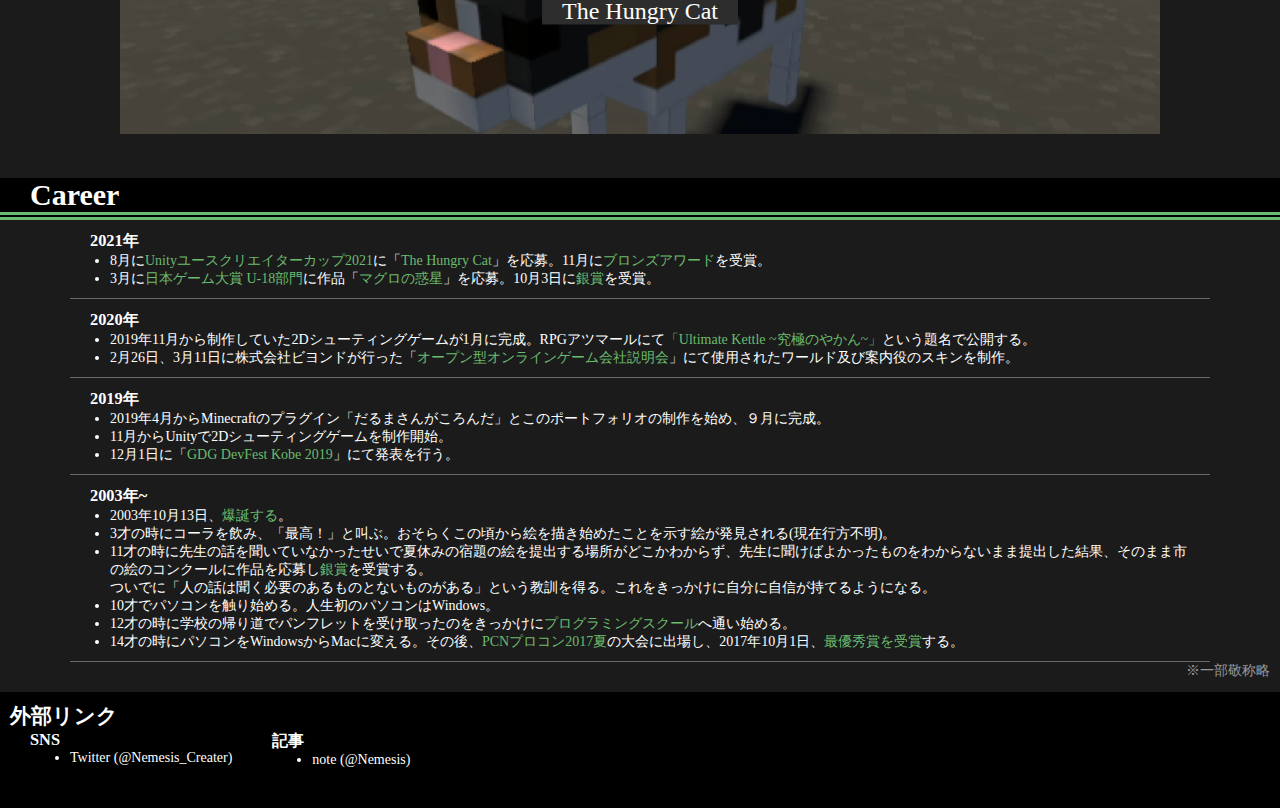
==== commit cb13b548: "Add files via upload" ====
--- a/docs/index.html
+++ b/docs/index.html
@@ -73,17 +73,17 @@
 
             <div class="masterpiece_contents">
                 <div class="masterpiece">
-                    <a href="Achievements.html"><img src="images/TunaPla.png"></a>
+                    <a href="Achievements.html#Tuna"><img src="images/TunaPla.png"></a>
 
-                    <a href="Achievements.html"><div class="masterpiece_name">
+                    <a href="Achievements.html#Tuna"><div class="masterpiece_name">
                         <p>マグロの惑星</p>
                     </div></a>
                 </div>
 
                 <div class="masterpiece">
-                    <a href="Achievements.html"><img src="images/Cat.png"></a>
+                    <a href="Achievements.html#Cat"><img src="images/Cat.png"></a>
 
-                    <a href="Achievements.html"><div class="masterpiece_name">
+                    <a href="Achievements.html#Cat"><div class="masterpiece_name">
                         <p>The Hungry Cat</p>
                     </div></a>
                 </div>
--- a/docs/style.css
+++ b/docs/style.css
@@ -13,6 +13,7 @@
 
 a{
     text-decoration: none;
+    color: white;
 }
 
 a:visited{
